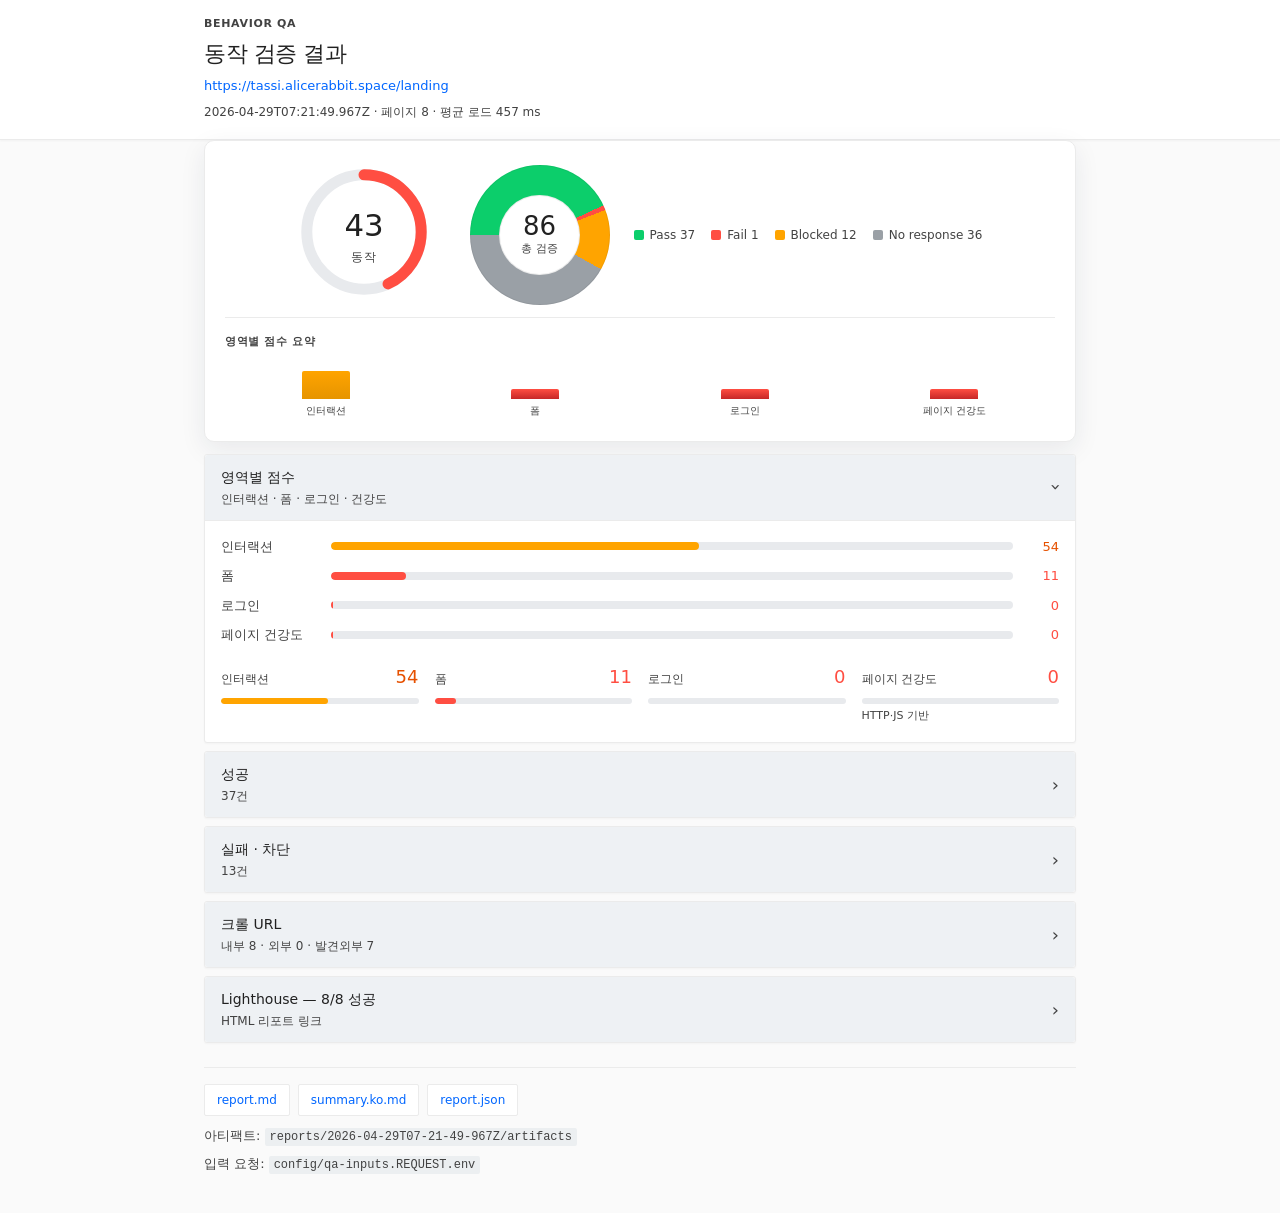
==== index.html @ 47923c88 "initial commit" ====
<!DOCTYPE html>
<html lang="ko">
<head>
  <meta charset="utf-8"/>
  <meta name="viewport" content="width=device-width, initial-scale=1"/>
  <title>QA — https://tassi.alicerabbit.space/landing</title>
  <style>
    :root {
      --lh-pass: #0cce6b;
      --lh-avg: #ffa400;
      --lh-fail: #ff4e42;
      --lh-link: #06f;
      --lh-text: #212121;
      --lh-text-2: #424242;
      --lh-divider: #ebebeb;
      --lh-bg: #fafafa;
      --lh-paper: #ffffff;
      --lh-table-h: #eef1f4;
      --radius: 3px;
      --font: system-ui, Roboto, "Helvetica Neue", Arial, "Noto Sans KR", "Malgun Gothic", sans-serif;
    }
    * { box-sizing: border-box; }
    body {
      margin: 0;
      font-family: var(--font);
      background: radial-gradient(1200px 500px at 10% -20%, #eef6ff, transparent 55%),
                  radial-gradient(1000px 440px at 100% -18%, #f5f0ff, transparent 48%),
                  var(--lh-bg);
      color: var(--lh-text);
      font-size: 14px;
      line-height: 1.5;
      -webkit-font-smoothing: antialiased;
    }
    .shell { max-width: 920px; margin: 0 auto; padding: 0 24px 40px; }
    .mast {
      background: var(--lh-paper);
      border-bottom: 1px solid var(--lh-divider);
      box-shadow: 0 1px 2px rgb(0 0 0 / 0.04);
    }
    .mast-inner { max-width: 920px; margin: 0 auto; padding: 16px 24px 18px; }
    .mast-label { font-size: 11px; font-weight: 600; letter-spacing: 0.06em; text-transform: uppercase; color: var(--lh-text-2); margin-bottom: 4px; }
    .mast h1 { margin: 0 0 6px; font-size: 22px; font-weight: 400; color: var(--lh-text); letter-spacing: -0.02em; }
    .mast-url { font-size: 13px; word-break: break-all; }
    .mast-url a { color: var(--lh-link); text-decoration: none; }
    .mast-url a:hover { text-decoration: underline; }
    .mast-meta { margin-top: 8px; font-size: 12px; color: var(--lh-text-2); }

    .panel {
      background: var(--lh-paper);
      border: 1px solid var(--lh-divider);
      border-radius: 10px;
      padding: 20px;
      margin-bottom: 12px;
      box-shadow: 0 8px 26px rgb(30 41 59 / 0.08);
    }
    .hero-panel { padding: 24px 20px; }
    .hero-grid {
      display: flex;
      flex-direction: column;
      gap: 0;
      align-items: stretch;
    }
    @media (max-width: 720px) {
      .donut-legend { justify-content: center; }
      .hero-top-row { justify-content: center; text-align: center; }
    }
    .hero-top-row {
      display: flex;
      flex-wrap: wrap;
      align-items: center;
      justify-content: center;
      gap: 28px 40px;
      padding-bottom: 8px;
    }
    .gauge-box { flex-shrink: 0; }
    .gauge-svg .gauge-num { font-size: 28px; font-weight: 500; fill: var(--lh-text); font-family: var(--font); }
    .gauge-svg .gauge-cap { font-size: 11px; fill: var(--lh-text-2); font-family: var(--font); text-transform: uppercase; letter-spacing: 0.08em; }

    .donut-side { display: flex; flex-direction: column; align-items: flex-start; gap: 12px; min-width: 0; }
    .donut-wrap {
      position: relative;
      width: 140px;
      height: 140px;
      flex-shrink: 0;
    }
    .donut {
      width: 100%;
      height: 100%;
      border-radius: 50%;
      background: conic-gradient(from -90deg, #0cce6b 0deg 154.88372093023256deg, #ff4e42 154.88372093023256deg 159.06976744186045deg, #ffa400 159.06976744186045deg 209.30232558139534deg, #9aa0a6 209.30232558139534deg 360deg);
      box-shadow: inset 0 0 0 1px rgb(0 0 0 / 0.06);
    }
    .donut-hole {
      position: absolute;
      inset: 22%;
      border-radius: 50%;
      background: var(--lh-paper);
      display: flex;
      flex-direction: column;
      align-items: center;
      justify-content: center;
      box-shadow: 0 0 0 1px var(--lh-divider);
    }
    .donut-total { font-size: 26px; font-weight: 500; line-height: 1; color: var(--lh-text); }
    .donut-sub { font-size: 11px; color: var(--lh-text-2); margin-top: 2px; }
    .donut-legend {
      display: flex;
      flex-wrap: wrap;
      gap: 10px 16px;
      font-size: 12px;
      color: var(--lh-text-2);
    }
    .lg { display: inline-flex; align-items: center; gap: 6px; }
    .lg i { width: 10px; height: 10px; border-radius: 2px; flex-shrink: 0; }

    .mini-spark {
      margin-top: 4px;
      padding-top: 16px;
      border-top: 1px solid var(--lh-divider);
    }
    .spark-title { font-size: 11px; font-weight: 600; text-transform: uppercase; letter-spacing: 0.06em; color: var(--lh-text-2); margin-bottom: 10px; }
    .spark-bars { display: flex; align-items: flex-end; gap: 8px; height: 56px; }
    .spark-col { flex: 1; min-width: 0; display: flex; flex-direction: column; align-items: center; gap: 6px; }
    .spark-bar {
      width: 100%;
      max-width: 48px;
      border-radius: 2px 2px 0 0;
      background: linear-gradient(180deg, var(--lh-pass), #09a256);
      min-height: 4px;
      transition: height 0.2s ease;
    }
    .spark-bar.avg { background: linear-gradient(180deg, var(--lh-avg), #e69400); }
    .spark-bar.bad { background: linear-gradient(180deg, var(--lh-fail), #c62828); }
    .spark-bar.na { background: #cfd8dc; min-height: 6px; }
    .spark-lab { font-size: 10px; color: var(--lh-text-2); text-align: center; line-height: 1.2; max-width: 100%; overflow: hidden; text-overflow: ellipsis; white-space: nowrap; }

    .bar-chart { display: flex; flex-direction: column; gap: 10px; }
    .bar-row { display: grid; grid-template-columns: 100px 1fr 36px; align-items: center; gap: 10px; font-size: 13px; }
    .bar-lab { color: var(--lh-text-2); }
    .bar-track { height: 8px; background: #e8eaed; border-radius: 4px; overflow: hidden; }
    .bar-fill { display: block; height: 100%; border-radius: 4px; min-width: 2px; }
    .bar-fill.good { background: var(--lh-pass); }
    .bar-fill.avg { background: var(--lh-avg); }
    .bar-fill.bad { background: var(--lh-fail); }
    .bar-fill.na { background: #b0bec5; }
    .bar-num { text-align: right; font-weight: 500; font-variant-numeric: tabular-nums; font-size: 13px; color: var(--lh-text); }
    .bar-num.good { color: var(--lh-pass); }
    .bar-num.avg { color: #e65100; }
    .bar-num.bad { color: var(--lh-fail); }
    .bar-num.na { color: var(--lh-text-2); }

    .alert {
      border: 1px solid #ffe082;
      background: #fffde7;
      color: #5d4037;
      border-radius: var(--radius);
      padding: 12px 16px;
      font-size: 13px;
      margin-bottom: 12px;
    }
    .alert code { font-size: 0.85em; background: rgb(255 249 196 / 0.9); padding: 2px 6px; border-radius: 2px; }

    details.fold {
      background: var(--lh-paper);
      border: 1px solid var(--lh-divider);
      border-radius: var(--radius);
      margin-bottom: 8px;
      box-shadow: 0 1px 2px rgb(0 0 0 / 0.03);
    }
    details.fold > summary {
      list-style: none;
      cursor: pointer;
      padding: 12px 16px;
      display: flex;
      align-items: center;
      justify-content: space-between;
      gap: 12px;
      font-weight: 500;
      font-size: 14px;
      background: var(--lh-table-h);
      color: var(--lh-text);
      border-radius: var(--radius) var(--radius) 0 0;
    }
    details.fold:not([open]) > summary { border-radius: var(--radius); }
    details.fold > summary::-webkit-details-marker { display: none; }
    details.fold > summary:hover { filter: brightness(0.98); }
    details.fold[open] > summary { border-bottom: 1px solid var(--lh-divider); }
    .sum-meta { font-size: 12px; font-weight: 400; color: var(--lh-text-2); margin-top: 2px; }
    .chev { color: var(--lh-text-2); font-size: 18px; line-height: 1; transition: transform 0.15s; }
    details.fold[open] .chev { transform: rotate(90deg); }
    .fold-body { padding: 16px; }

    .metric-grid { display: grid; grid-template-columns: repeat(auto-fill, minmax(180px, 1fr)); gap: 16px; }
    .metric { padding: 2px 0; }
    .metric-head { display: flex; justify-content: space-between; align-items: baseline; margin-bottom: 8px; }
    .metric-name { font-size: 12px; color: var(--lh-text-2); font-weight: 500; }
    .metric-num { font-size: 18px; font-weight: 500; font-variant-numeric: tabular-nums; }
    .metric-num.good { color: var(--lh-pass); }
    .metric-num.avg { color: #e65100; }
    .metric-num.bad { color: var(--lh-fail); }
    .metric-num.na { color: var(--lh-text-2); }
    .metric-track { height: 6px; background: #e8eaed; border-radius: 3px; overflow: hidden; }
    .metric-fill { display: block; height: 100%; border-radius: 3px; }
    .metric-fill.good { background: var(--lh-pass); }
    .metric-fill.avg { background: var(--lh-avg); }
    .metric-fill.bad { background: var(--lh-fail); }
    .metric-fill.na { background: #b0bec5; }
    .metric-sub { display: block; font-size: 11px; color: var(--lh-text-2); margin-top: 4px; }

    .hint { font-size: 13px; color: var(--lh-text-2); margin: 0; line-height: 1.45; }
    .scroll-x { overflow-x: auto; -webkit-overflow-scrolling: touch; margin-top: 4px; border-radius: 6px; border: 1px solid #e6ebf2; }
    .tbl { width: 100%; border-collapse: collapse; font-size: 13px; min-width: 1280px; table-layout: auto; }
    .tbl th, .tbl td { text-align: left; padding: 10px 12px; border-bottom: 1px solid var(--lh-divider); vertical-align: top; }
    .tbl th { color: var(--lh-text-2); font-weight: 500; font-size: 11px; text-transform: uppercase; letter-spacing: 0.04em; background: var(--lh-table-h); }
    .dim { color: var(--lh-text-2); }
    .td-wrap { white-space: nowrap; }
    .url-cell { white-space: nowrap; min-width: 360px; font-family: ui-monospace, monospace; }
    .pill { display: inline-block; padding: 2px 8px; border-radius: 2px; font-size: 11px; font-weight: 600; letter-spacing: 0.02em; }
    .PASS { background: #e8f5e9; color: #1b5e20; }
    .FAIL { background: #ffebee; color: #b71c1c; }
    .BLOCKED { background: #fff8e1; color: #e65100; }
    .NO_RESPONSE { background: #eceff1; color: #455a64; }
    .badge { font-size: 11px; padding: 2px 8px; border-radius: 2px; background: #fff3e0; color: #e65100; font-weight: 600; }
    .tag-soft { font-size: 10px; padding: 1px 6px; border-radius: 2px; background: #e3f2fd; color: #1565c0; font-weight: 600; }

    .ext-link { color: var(--lh-link); text-decoration: none; word-break: break-all; }
    .ext-link:hover { text-decoration: underline; }

    .foot {
      margin-top: 24px;
      padding-top: 16px;
      border-top: 1px solid var(--lh-divider);
      font-size: 13px;
      color: var(--lh-text-2);
    }
    .foot-links { display: flex; flex-wrap: wrap; gap: 8px; align-items: center; margin-bottom: 10px; }
    a.pill-link {
      display: inline-block;
      padding: 6px 12px;
      border-radius: 2px;
      border: 1px solid var(--lh-divider);
      background: var(--lh-paper);
      color: var(--lh-link);
      text-decoration: none;
      font-weight: 500;
      font-size: 12px;
    }
    a.pill-link:hover { background: var(--lh-bg); border-color: #90caf9; }
    a.pill-link.mini { padding: 2px 7px; font-size: 11px; margin-right: 4px; }
    code { font-size: 12px; background: #eceff1; padding: 2px 5px; border-radius: 2px; font-family: ui-monospace, monospace; }
  </style>
</head>
<body>
  <header class="mast">
    <div class="mast-inner">
      <div class="mast-label">Behavior QA</div>
      <h1>동작 검증 결과</h1>
      <div class="mast-url"><a href="https://tassi.alicerabbit.space/landing" target="_blank" rel="noopener noreferrer">https://tassi.alicerabbit.space/landing</a></div>
      <div class="mast-meta">2026-04-29T07:21:49.967Z · 페이지 8 · 평균 로드 457 ms</div>
    </div>
  </header>

  <div class="shell">
    

    <section class="panel hero-panel">
      <div class="hero-grid">
        <div class="hero-top-row">
          <div class="gauge-box" role="img" aria-label="동작 합격 비율 43">
    <svg class="gauge-svg" viewBox="0 0 120 120" width="132" height="132" aria-hidden="true">
      <circle cx="60" cy="60" r="52" fill="none" stroke="#e8eaed" stroke-width="10"/>
      <circle cx="60" cy="60" r="52" fill="none" stroke="#ff4e42" stroke-width="10" stroke-linecap="round"
        transform="rotate(-90 60 60)" stroke-dasharray="140.49202346853556 326.7256359733385"/>
      <text x="60" y="64" text-anchor="middle" class="gauge-num">43</text>
      <text x="60" y="86" text-anchor="middle" class="gauge-cap">동작</text>
    </svg>
  </div>
          <div class="donut-side" style="flex-direction:row;align-items:center;flex-wrap:wrap;gap:24px;">
            <div class="donut-wrap" aria-hidden="true">
              <div class="donut"></div>
              <div class="donut-hole">
                <span class="donut-total">86</span>
                <span class="donut-sub">총 검증</span>
              </div>
            </div>
            <div class="donut-legend">
              <span class="lg"><i style="background:#0cce6b"></i>Pass 37</span>
              <span class="lg"><i style="background:#ff4e42"></i>Fail 1</span>
              <span class="lg"><i style="background:#ffa400"></i>Blocked 12</span>
              <span class="lg"><i style="background:#9aa0a6"></i>No response 36</span>
            </div>
          </div>
        </div>
        <div class="mini-spark">
          <div class="spark-title">영역별 점수 요약</div>
          <div class="spark-bars">
            <div class="spark-col"><div class="spark-bar avg" style="height:28px"></div><span class="spark-lab" title="인터랙션">인터랙션</span></div><div class="spark-col"><div class="spark-bar bad" style="height:10px"></div><span class="spark-lab" title="폼">폼</span></div><div class="spark-col"><div class="spark-bar bad" style="height:10px"></div><span class="spark-lab" title="로그인">로그인</span></div><div class="spark-col"><div class="spark-bar bad" style="height:10px"></div><span class="spark-lab" title="페이지 건강도">페이지 건강도</span></div>
          </div>
        </div>
      </div>
    </section>

    <details class="fold" open>
      <summary>
        <span><span>영역별 점수</span><div class="sum-meta">인터랙션 · 폼 · 로그인 · 건강도</div></span>
        <span class="chev">›</span>
      </summary>
      <div class="fold-body">
        <div class="bar-chart">
    <div class="bar-row">
          <span class="bar-lab">인터랙션</span>
          <div class="bar-track" aria-hidden="true"><span class="bar-fill avg" style="width:54%"></span></div>
          <span class="bar-num avg">54</span>
        </div><div class="bar-row">
          <span class="bar-lab">폼</span>
          <div class="bar-track" aria-hidden="true"><span class="bar-fill bad" style="width:11%"></span></div>
          <span class="bar-num bad">11</span>
        </div><div class="bar-row">
          <span class="bar-lab">로그인</span>
          <div class="bar-track" aria-hidden="true"><span class="bar-fill bad" style="width:0%"></span></div>
          <span class="bar-num bad">0</span>
        </div><div class="bar-row">
          <span class="bar-lab">페이지 건강도</span>
          <div class="bar-track" aria-hidden="true"><span class="bar-fill bad" style="width:0%"></span></div>
          <span class="bar-num bad">0</span>
        </div>
  </div>
        <div style="height:16px"></div>
        <div class="metric-grid">
          <div class="metric">
    <div class="metric-head"><span class="metric-name">인터랙션</span><span class="metric-num avg">54</span></div>
    <div class="metric-track" aria-hidden="true"><span class="metric-fill avg" style="width:54%"></span></div>
    
  </div>
          <div class="metric">
    <div class="metric-head"><span class="metric-name">폼</span><span class="metric-num bad">11</span></div>
    <div class="metric-track" aria-hidden="true"><span class="metric-fill bad" style="width:11%"></span></div>
    
  </div>
          <div class="metric">
    <div class="metric-head"><span class="metric-name">로그인</span><span class="metric-num bad">0</span></div>
    <div class="metric-track" aria-hidden="true"><span class="metric-fill bad" style="width:0%"></span></div>
    
  </div>
          <div class="metric">
    <div class="metric-head"><span class="metric-name">페이지 건강도</span><span class="metric-num bad">0</span></div>
    <div class="metric-track" aria-hidden="true"><span class="metric-fill bad" style="width:0%"></span></div>
    <span class="metric-sub">HTTP·JS 기반</span>
  </div>
        </div>
      </div>
    </details>

    <details class="fold">
      <summary>
        <span><span>성공</span><div class="sum-meta">37건</div></span>
        <span class="chev">›</span>
      </summary>
      <div class="fold-body">
        <div class="scroll-x"><table class="tbl"><thead><tr><th>구분</th><th>동작</th><th>페이지</th><th>비고</th><th>증적</th></tr></thead><tbody>
          <tr><td>interaction</td><td class="td-wrap">버튼 「로그인」 클릭</td><td class="dim url-cell" title="https://tassi.alicerabbit.space/">/</td><td class="dim td-wrap">클릭 후 반응 확인 (오류·경고 스타일 UI, 본문·안내 문구 변화).</td><td class="td-wrap"><a class="pill-link mini" href="reports/2026-04-29T07-21-49-967Z/artifacts/int_0570a4dc_b0e4ce46_before-before.png" title="reports/2026-04-29T07-21-49-967Z/artifacts/int_0570a4dc_b0e4ce46_before-before.png">before</a> <a class="pill-link mini" href="reports/2026-04-29T07-21-49-967Z/artifacts/int_0570a4dc_f83636b7_pass-state-after.json" title="reports/2026-04-29T07-21-49-967Z/artifacts/int_0570a4dc_f83636b7_pass-state-after.json">state-after</a></td></tr><tr><td>interaction</td><td class="td-wrap">버튼 「카카오로 시작하기」 클릭</td><td class="dim url-cell" title="https://tassi.alicerabbit.space/">/</td><td class="dim td-wrap">클릭 후 반응 확인 (URL 변경, 제목 변경, 알림·라이브 영역, 본문·안내 문구 변화).</td><td class="td-wrap"><a class="pill-link mini" href="reports/2026-04-29T07-21-49-967Z/artifacts/int_0570a4dc_b0e4ce46_before-before.png" title="reports/2026-04-29T07-21-49-967Z/artifacts/int_0570a4dc_b0e4ce46_before-before.png">before</a> <a class="pill-link mini" href="reports/2026-04-29T07-21-49-967Z/artifacts/int_0570a4dc_30582531_pass-state-after.json" title="reports/2026-04-29T07-21-49-967Z/artifacts/int_0570a4dc_30582531_pass-state-after.json">state-after</a></td></tr><tr><td>interaction</td><td class="td-wrap">링크 「회원가입 하기」 클릭</td><td class="dim url-cell" title="https://tassi.alicerabbit.space/">/</td><td class="dim td-wrap">이동 후 URL(경로·쿼리)가 링크 기대와 일치함.</td><td class="td-wrap"><a class="pill-link mini" href="reports/2026-04-29T07-21-49-967Z/artifacts/int_0570a4dc_b0e4ce46_before-before.png" title="reports/2026-04-29T07-21-49-967Z/artifacts/int_0570a4dc_b0e4ce46_before-before.png">before</a> <a class="pill-link mini" href="reports/2026-04-29T07-21-49-967Z/artifacts/int_0570a4dc_7dd95304_pass-state-after.json" title="reports/2026-04-29T07-21-49-967Z/artifacts/int_0570a4dc_7dd95304_pass-state-after.json">state-after</a></td></tr><tr><td>interaction</td><td class="td-wrap">버튼 「이용요금」 클릭</td><td class="dim url-cell" title="https://tassi.alicerabbit.space/landing">/landing</td><td class="dim td-wrap">[HTTP 403 응답이지만 페이지 렌더링/클릭 가능] 클릭 후 반응 확인 (URL 변경, 본문·안내 문구 변화).</td><td class="td-wrap"><a class="pill-link mini" href="reports/2026-04-29T07-21-49-967Z/artifacts/int_4db4b63c_0b8f751d_before-before.png" title="reports/2026-04-29T07-21-49-967Z/artifacts/int_4db4b63c_0b8f751d_before-before.png">before</a> <a class="pill-link mini" href="reports/2026-04-29T07-21-49-967Z/artifacts/int_4db4b63c_0b8f751d_before-before-scrolled.png" title="reports/2026-04-29T07-21-49-967Z/artifacts/int_4db4b63c_0b8f751d_before-before-scrolled.png">before-scrolled</a> <a class="pill-link mini" href="reports/2026-04-29T07-21-49-967Z/artifacts/int_4db4b63c_6b51d00b_pass-state-after.json" title="reports/2026-04-29T07-21-49-967Z/artifacts/int_4db4b63c_6b51d00b_pass-state-after.json">state-after</a></td></tr><tr><td>interaction</td><td class="td-wrap">버튼 「무료 견적신청」 클릭</td><td class="dim url-cell" title="https://tassi.alicerabbit.space/landing">/landing</td><td class="dim td-wrap">[HTTP 403 응답이지만 페이지 렌더링/클릭 가능] 클릭 후 반응 확인 (URL 변경, 본문·안내 문구 변화).</td><td class="td-wrap"><a class="pill-link mini" href="reports/2026-04-29T07-21-49-967Z/artifacts/int_4db4b63c_0b8f751d_before-before.png" title="reports/2026-04-29T07-21-49-967Z/artifacts/int_4db4b63c_0b8f751d_before-before.png">before</a> <a class="pill-link mini" href="reports/2026-04-29T07-21-49-967Z/artifacts/int_4db4b63c_0b8f751d_before-before-scrolled.png" title="reports/2026-04-29T07-21-49-967Z/artifacts/int_4db4b63c_0b8f751d_before-before-scrolled.png">before-scrolled</a> <a class="pill-link mini" href="reports/2026-04-29T07-21-49-967Z/artifacts/int_4db4b63c_82019380_pass-state-after.json" title="reports/2026-04-29T07-21-49-967Z/artifacts/int_4db4b63c_82019380_pass-state-after.json">state-after</a></td></tr><tr><td>interaction</td><td class="td-wrap">링크 「무료 견적 알아보기」 클릭 (2/4 동일 라벨)</td><td class="dim url-cell" title="https://tassi.alicerabbit.space/landing">/landing</td><td class="dim td-wrap">[HTTP 403 응답이지만 페이지 렌더링/클릭 가능] 이동 후 URL(경로·쿼리)가 링크 기대와 일치함.</td><td class="td-wrap"><a class="pill-link mini" href="reports/2026-04-29T07-21-49-967Z/artifacts/int_4db4b63c_0b8f751d_before-before.png" title="reports/2026-04-29T07-21-49-967Z/artifacts/int_4db4b63c_0b8f751d_before-before.png">before</a> <a class="pill-link mini" href="reports/2026-04-29T07-21-49-967Z/artifacts/int_4db4b63c_0b8f751d_before-before-scrolled.png" title="reports/2026-04-29T07-21-49-967Z/artifacts/int_4db4b63c_0b8f751d_before-before-scrolled.png">before-scrolled</a> <a class="pill-link mini" href="reports/2026-04-29T07-21-49-967Z/artifacts/int_4db4b63c_d9002787_pass-state-after.json" title="reports/2026-04-29T07-21-49-967Z/artifacts/int_4db4b63c_d9002787_pass-state-after.json">state-after</a></td></tr><tr><td>interaction</td><td class="td-wrap">링크 「무료 견적 알아보기」 클릭 (4/4 동일 라벨)</td><td class="dim url-cell" title="https://tassi.alicerabbit.space/landing">/landing</td><td class="dim td-wrap">[HTTP 403 응답이지만 페이지 렌더링/클릭 가능] 이동 후 URL(경로·쿼리)가 링크 기대와 일치함.</td><td class="td-wrap"><a class="pill-link mini" href="reports/2026-04-29T07-21-49-967Z/artifacts/int_4db4b63c_0b8f751d_before-before.png" title="reports/2026-04-29T07-21-49-967Z/artifacts/int_4db4b63c_0b8f751d_before-before.png">before</a> <a class="pill-link mini" href="reports/2026-04-29T07-21-49-967Z/artifacts/int_4db4b63c_0b8f751d_before-before-scrolled.png" title="reports/2026-04-29T07-21-49-967Z/artifacts/int_4db4b63c_0b8f751d_before-before-scrolled.png">before-scrolled</a> <a class="pill-link mini" href="reports/2026-04-29T07-21-49-967Z/artifacts/int_4db4b63c_d7cb8934_pass-state-after.json" title="reports/2026-04-29T07-21-49-967Z/artifacts/int_4db4b63c_d7cb8934_pass-state-after.json">state-after</a></td></tr><tr><td>interaction</td><td class="td-wrap">링크 「지금 신청하기」 클릭 (3/3 동일 라벨)</td><td class="dim url-cell" title="https://tassi.alicerabbit.space/landing">/landing</td><td class="dim td-wrap">[HTTP 403 응답이지만 페이지 렌더링/클릭 가능] 외부 링크가 새 탭에서 열림: <a class="ext-link" href="https://pf.kakao.com/_PRFAG" target="_blank" rel="noopener noreferrer">https://pf.kakao.com/_PRFAG</a></td><td class="td-wrap"><a class="pill-link mini" href="reports/2026-04-29T07-21-49-967Z/artifacts/int_4db4b63c_0b8f751d_before-before.png" title="reports/2026-04-29T07-21-49-967Z/artifacts/int_4db4b63c_0b8f751d_before-before.png">before</a> <a class="pill-link mini" href="reports/2026-04-29T07-21-49-967Z/artifacts/int_4db4b63c_0b8f751d_before-before-scrolled.png" title="reports/2026-04-29T07-21-49-967Z/artifacts/int_4db4b63c_0b8f751d_before-before-scrolled.png">before-scrolled</a> <a class="pill-link mini" href="reports/2026-04-29T07-21-49-967Z/artifacts/int_4db4b63c_268af2d2_pass-state-after.json" title="reports/2026-04-29T07-21-49-967Z/artifacts/int_4db4b63c_268af2d2_pass-state-after.json">state-after</a></td></tr><tr><td>interaction</td><td class="td-wrap">링크 「이용약관」 클릭</td><td class="dim url-cell" title="https://tassi.alicerabbit.space/landing">/landing</td><td class="dim td-wrap">[HTTP 403 응답이지만 페이지 렌더링/클릭 가능] 이동 후 URL(경로·쿼리)가 링크 기대와 일치함.</td><td class="td-wrap"><a class="pill-link mini" href="reports/2026-04-29T07-21-49-967Z/artifacts/int_4db4b63c_0b8f751d_before-before.png" title="reports/2026-04-29T07-21-49-967Z/artifacts/int_4db4b63c_0b8f751d_before-before.png">before</a> <a class="pill-link mini" href="reports/2026-04-29T07-21-49-967Z/artifacts/int_4db4b63c_0b8f751d_before-before-scrolled.png" title="reports/2026-04-29T07-21-49-967Z/artifacts/int_4db4b63c_0b8f751d_before-before-scrolled.png">before-scrolled</a> <a class="pill-link mini" href="reports/2026-04-29T07-21-49-967Z/artifacts/int_4db4b63c_dd76a7d3_pass-state-after.json" title="reports/2026-04-29T07-21-49-967Z/artifacts/int_4db4b63c_dd76a7d3_pass-state-after.json">state-after</a></td></tr><tr><td>interaction</td><td class="td-wrap">링크 「개인정보 처리방침」 클릭</td><td class="dim url-cell" title="https://tassi.alicerabbit.space/landing">/landing</td><td class="dim td-wrap">[HTTP 403 응답이지만 페이지 렌더링/클릭 가능] 이동 후 URL(경로·쿼리)가 링크 기대와 일치함.</td><td class="td-wrap"><a class="pill-link mini" href="reports/2026-04-29T07-21-49-967Z/artifacts/int_4db4b63c_0b8f751d_before-before.png" title="reports/2026-04-29T07-21-49-967Z/artifacts/int_4db4b63c_0b8f751d_before-before.png">before</a> <a class="pill-link mini" href="reports/2026-04-29T07-21-49-967Z/artifacts/int_4db4b63c_0b8f751d_before-before-scrolled.png" title="reports/2026-04-29T07-21-49-967Z/artifacts/int_4db4b63c_0b8f751d_before-before-scrolled.png">before-scrolled</a> <a class="pill-link mini" href="reports/2026-04-29T07-21-49-967Z/artifacts/int_4db4b63c_bca94518_pass-state-after.json" title="reports/2026-04-29T07-21-49-967Z/artifacts/int_4db4b63c_bca94518_pass-state-after.json">state-after</a></td></tr><tr><td>interaction</td><td class="td-wrap">버튼 「서비스소개」 클릭</td><td class="dim url-cell" title="https://tassi.alicerabbit.space/landing/estimate">/landing/estimate</td><td class="dim td-wrap">[HTTP 403 응답이지만 페이지 렌더링/클릭 가능] 클릭 후 반응 확인 (URL 변경, 본문·안내 문구 변화).</td><td class="td-wrap"><a class="pill-link mini" href="reports/2026-04-29T07-21-49-967Z/artifacts/int_d1fc1eb2_0512c776_before-before.png" title="reports/2026-04-29T07-21-49-967Z/artifacts/int_d1fc1eb2_0512c776_before-before.png">before</a> <a class="pill-link mini" href="reports/2026-04-29T07-21-49-967Z/artifacts/int_d1fc1eb2_0512c776_before-before-scrolled.png" title="reports/2026-04-29T07-21-49-967Z/artifacts/int_d1fc1eb2_0512c776_before-before-scrolled.png">before-scrolled</a> <a class="pill-link mini" href="reports/2026-04-29T07-21-49-967Z/artifacts/int_d1fc1eb2_0512c776_pass-state-after.json" title="reports/2026-04-29T07-21-49-967Z/artifacts/int_d1fc1eb2_0512c776_pass-state-after.json">state-after</a></td></tr><tr><td>interaction</td><td class="td-wrap">버튼 「이용요금」 클릭</td><td class="dim url-cell" title="https://tassi.alicerabbit.space/landing/estimate">/landing/estimate</td><td class="dim td-wrap">[HTTP 403 응답이지만 페이지 렌더링/클릭 가능] 클릭 후 반응 확인 (URL 변경, 본문·안내 문구 변화).</td><td class="td-wrap"><a class="pill-link mini" href="reports/2026-04-29T07-21-49-967Z/artifacts/int_d1fc1eb2_0512c776_before-before.png" title="reports/2026-04-29T07-21-49-967Z/artifacts/int_d1fc1eb2_0512c776_before-before.png">before</a> <a class="pill-link mini" href="reports/2026-04-29T07-21-49-967Z/artifacts/int_d1fc1eb2_0512c776_before-before-scrolled.png" title="reports/2026-04-29T07-21-49-967Z/artifacts/int_d1fc1eb2_0512c776_before-before-scrolled.png">before-scrolled</a> <a class="pill-link mini" href="reports/2026-04-29T07-21-49-967Z/artifacts/int_d1fc1eb2_af86de3f_pass-state-after.json" title="reports/2026-04-29T07-21-49-967Z/artifacts/int_d1fc1eb2_af86de3f_pass-state-after.json">state-after</a></td></tr><tr><td>interaction</td><td class="td-wrap">버튼 「서비스소개」 클릭</td><td class="dim url-cell" title="https://tassi.alicerabbit.space/landing/terms-of-service">/landing/terms-of-service</td><td class="dim td-wrap">[HTTP 403 응답이지만 페이지 렌더링/클릭 가능] 클릭 후 반응 확인 (URL 변경, 본문·안내 문구 변화).</td><td class="td-wrap"><a class="pill-link mini" href="reports/2026-04-29T07-21-49-967Z/artifacts/int_c8a285a5_e2c49ba7_before-before.png" title="reports/2026-04-29T07-21-49-967Z/artifacts/int_c8a285a5_e2c49ba7_before-before.png">before</a> <a class="pill-link mini" href="reports/2026-04-29T07-21-49-967Z/artifacts/int_c8a285a5_e2c49ba7_before-before-scrolled.png" title="reports/2026-04-29T07-21-49-967Z/artifacts/int_c8a285a5_e2c49ba7_before-before-scrolled.png">before-scrolled</a> <a class="pill-link mini" href="reports/2026-04-29T07-21-49-967Z/artifacts/int_c8a285a5_e2c49ba7_pass-state-after.json" title="reports/2026-04-29T07-21-49-967Z/artifacts/int_c8a285a5_e2c49ba7_pass-state-after.json">state-after</a></td></tr><tr><td>interaction</td><td class="td-wrap">버튼 「이용요금」 클릭</td><td class="dim url-cell" title="https://tassi.alicerabbit.space/landing/terms-of-service">/landing/terms-of-service</td><td class="dim td-wrap">[HTTP 403 응답이지만 페이지 렌더링/클릭 가능] 클릭 후 반응 확인 (URL 변경, 본문·안내 문구 변화).</td><td class="td-wrap"><a class="pill-link mini" href="reports/2026-04-29T07-21-49-967Z/artifacts/int_c8a285a5_e2c49ba7_before-before.png" title="reports/2026-04-29T07-21-49-967Z/artifacts/int_c8a285a5_e2c49ba7_before-before.png">before</a> <a class="pill-link mini" href="reports/2026-04-29T07-21-49-967Z/artifacts/int_c8a285a5_e2c49ba7_before-before-scrolled.png" title="reports/2026-04-29T07-21-49-967Z/artifacts/int_c8a285a5_e2c49ba7_before-before-scrolled.png">before-scrolled</a> <a class="pill-link mini" href="reports/2026-04-29T07-21-49-967Z/artifacts/int_c8a285a5_1f5bc139_pass-state-after.json" title="reports/2026-04-29T07-21-49-967Z/artifacts/int_c8a285a5_1f5bc139_pass-state-after.json">state-after</a></td></tr><tr><td>interaction</td><td class="td-wrap">버튼 「무료 견적신청」 클릭</td><td class="dim url-cell" title="https://tassi.alicerabbit.space/landing/terms-of-service">/landing/terms-of-service</td><td class="dim td-wrap">[HTTP 403 응답이지만 페이지 렌더링/클릭 가능] 클릭 후 반응 확인 (URL 변경, 본문·안내 문구 변화).</td><td class="td-wrap"><a class="pill-link mini" href="reports/2026-04-29T07-21-49-967Z/artifacts/int_c8a285a5_e2c49ba7_before-before.png" title="reports/2026-04-29T07-21-49-967Z/artifacts/int_c8a285a5_e2c49ba7_before-before.png">before</a> <a class="pill-link mini" href="reports/2026-04-29T07-21-49-967Z/artifacts/int_c8a285a5_e2c49ba7_before-before-scrolled.png" title="reports/2026-04-29T07-21-49-967Z/artifacts/int_c8a285a5_e2c49ba7_before-before-scrolled.png">before-scrolled</a> <a class="pill-link mini" href="reports/2026-04-29T07-21-49-967Z/artifacts/int_c8a285a5_ca03f35b_pass-state-after.json" title="reports/2026-04-29T07-21-49-967Z/artifacts/int_c8a285a5_ca03f35b_pass-state-after.json">state-after</a></td></tr><tr><td>interaction</td><td class="td-wrap">버튼 「서비스소개」 클릭</td><td class="dim url-cell" title="https://tassi.alicerabbit.space/landing/privacy-policy">/landing/privacy-policy</td><td class="dim td-wrap">[HTTP 403 응답이지만 페이지 렌더링/클릭 가능] 클릭 후 반응 확인 (URL 변경, 본문·안내 문구 변화).</td><td class="td-wrap"><a class="pill-link mini" href="reports/2026-04-29T07-21-49-967Z/artifacts/int_7c4bd681_afd4255b_before-before.png" title="reports/2026-04-29T07-21-49-967Z/artifacts/int_7c4bd681_afd4255b_before-before.png">before</a> <a class="pill-link mini" href="reports/2026-04-29T07-21-49-967Z/artifacts/int_7c4bd681_afd4255b_before-before-scrolled.png" title="reports/2026-04-29T07-21-49-967Z/artifacts/int_7c4bd681_afd4255b_before-before-scrolled.png">before-scrolled</a> <a class="pill-link mini" href="reports/2026-04-29T07-21-49-967Z/artifacts/int_7c4bd681_afd4255b_pass-state-after.json" title="reports/2026-04-29T07-21-49-967Z/artifacts/int_7c4bd681_afd4255b_pass-state-after.json">state-after</a></td></tr><tr><td>interaction</td><td class="td-wrap">버튼 「이용요금」 클릭</td><td class="dim url-cell" title="https://tassi.alicerabbit.space/landing/privacy-policy">/landing/privacy-policy</td><td class="dim td-wrap">[HTTP 403 응답이지만 페이지 렌더링/클릭 가능] 클릭 후 반응 확인 (URL 변경, 본문·안내 문구 변화).</td><td class="td-wrap"><a class="pill-link mini" href="reports/2026-04-29T07-21-49-967Z/artifacts/int_7c4bd681_afd4255b_before-before.png" title="reports/2026-04-29T07-21-49-967Z/artifacts/int_7c4bd681_afd4255b_before-before.png">before</a> <a class="pill-link mini" href="reports/2026-04-29T07-21-49-967Z/artifacts/int_7c4bd681_afd4255b_before-before-scrolled.png" title="reports/2026-04-29T07-21-49-967Z/artifacts/int_7c4bd681_afd4255b_before-before-scrolled.png">before-scrolled</a> <a class="pill-link mini" href="reports/2026-04-29T07-21-49-967Z/artifacts/int_7c4bd681_dbed4889_pass-state-after.json" title="reports/2026-04-29T07-21-49-967Z/artifacts/int_7c4bd681_dbed4889_pass-state-after.json">state-after</a></td></tr><tr><td>interaction</td><td class="td-wrap">버튼 「무료 견적신청」 클릭</td><td class="dim url-cell" title="https://tassi.alicerabbit.space/landing/privacy-policy">/landing/privacy-policy</td><td class="dim td-wrap">[HTTP 403 응답이지만 페이지 렌더링/클릭 가능] 클릭 후 반응 확인 (URL 변경, 본문·안내 문구 변화).</td><td class="td-wrap"><a class="pill-link mini" href="reports/2026-04-29T07-21-49-967Z/artifacts/int_7c4bd681_afd4255b_before-before.png" title="reports/2026-04-29T07-21-49-967Z/artifacts/int_7c4bd681_afd4255b_before-before.png">before</a> <a class="pill-link mini" href="reports/2026-04-29T07-21-49-967Z/artifacts/int_7c4bd681_afd4255b_before-before-scrolled.png" title="reports/2026-04-29T07-21-49-967Z/artifacts/int_7c4bd681_afd4255b_before-before-scrolled.png">before-scrolled</a> <a class="pill-link mini" href="reports/2026-04-29T07-21-49-967Z/artifacts/int_7c4bd681_5060f548_pass-state-after.json" title="reports/2026-04-29T07-21-49-967Z/artifacts/int_7c4bd681_5060f548_pass-state-after.json">state-after</a></td></tr><tr><td>interaction</td><td class="td-wrap">링크 「privacy.kisa.or.kr」 클릭</td><td class="dim url-cell" title="https://tassi.alicerabbit.space/landing/privacy-policy">/landing/privacy-policy</td><td class="dim td-wrap">[HTTP 403 응답이지만 페이지 렌더링/클릭 가능] 외부 링크가 새 탭에서 열림: <a class="ext-link" href="https://privacy.kisa.or.kr/main.do" target="_blank" rel="noopener noreferrer">https://privacy.kisa.or.kr/main.do</a></td><td class="td-wrap"><a class="pill-link mini" href="reports/2026-04-29T07-21-49-967Z/artifacts/int_7c4bd681_afd4255b_before-before.png" title="reports/2026-04-29T07-21-49-967Z/artifacts/int_7c4bd681_afd4255b_before-before.png">before</a> <a class="pill-link mini" href="reports/2026-04-29T07-21-49-967Z/artifacts/int_7c4bd681_afd4255b_before-before-scrolled.png" title="reports/2026-04-29T07-21-49-967Z/artifacts/int_7c4bd681_afd4255b_before-before-scrolled.png">before-scrolled</a> <a class="pill-link mini" href="reports/2026-04-29T07-21-49-967Z/artifacts/int_7c4bd681_1e4fda29_pass-state-after.json" title="reports/2026-04-29T07-21-49-967Z/artifacts/int_7c4bd681_1e4fda29_pass-state-after.json">state-after</a></td></tr><tr><td>interaction</td><td class="td-wrap">링크 「www.kopico.go.kr」 클릭</td><td class="dim url-cell" title="https://tassi.alicerabbit.space/landing/privacy-policy">/landing/privacy-policy</td><td class="dim td-wrap">[HTTP 403 응답이지만 페이지 렌더링/클릭 가능] 외부 링크가 새 탭에서 열림: <a class="ext-link" href="https://www.kopico.go.kr/main/main.do" target="_blank" rel="noopener noreferrer">https://www.kopico.go.kr/main/main.do</a></td><td class="td-wrap"><a class="pill-link mini" href="reports/2026-04-29T07-21-49-967Z/artifacts/int_7c4bd681_afd4255b_before-before.png" title="reports/2026-04-29T07-21-49-967Z/artifacts/int_7c4bd681_afd4255b_before-before.png">before</a> <a class="pill-link mini" href="reports/2026-04-29T07-21-49-967Z/artifacts/int_7c4bd681_afd4255b_before-before-scrolled.png" title="reports/2026-04-29T07-21-49-967Z/artifacts/int_7c4bd681_afd4255b_before-before-scrolled.png">before-scrolled</a> <a class="pill-link mini" href="reports/2026-04-29T07-21-49-967Z/artifacts/int_7c4bd681_bc162c8c_pass-state-after.json" title="reports/2026-04-29T07-21-49-967Z/artifacts/int_7c4bd681_bc162c8c_pass-state-after.json">state-after</a></td></tr><tr><td>interaction</td><td class="td-wrap">링크 「www.simpan.go.kr」 클릭</td><td class="dim url-cell" title="https://tassi.alicerabbit.space/landing/privacy-policy">/landing/privacy-policy</td><td class="dim td-wrap">[HTTP 403 응답이지만 페이지 렌더링/클릭 가능] 외부 링크가 새 탭에서 열림: chrome-error://chromewebdata/</td><td class="td-wrap"><a class="pill-link mini" href="reports/2026-04-29T07-21-49-967Z/artifacts/int_7c4bd681_afd4255b_before-before.png" title="reports/2026-04-29T07-21-49-967Z/artifacts/int_7c4bd681_afd4255b_before-before.png">before</a> <a class="pill-link mini" href="reports/2026-04-29T07-21-49-967Z/artifacts/int_7c4bd681_afd4255b_before-before-scrolled.png" title="reports/2026-04-29T07-21-49-967Z/artifacts/int_7c4bd681_afd4255b_before-before-scrolled.png">before-scrolled</a> <a class="pill-link mini" href="reports/2026-04-29T07-21-49-967Z/artifacts/int_7c4bd681_6b3cd23f_pass-state-after.json" title="reports/2026-04-29T07-21-49-967Z/artifacts/int_7c4bd681_6b3cd23f_pass-state-after.json">state-after</a></td></tr><tr><td>interaction</td><td class="td-wrap">링크 「www.spo.go.kr」 클릭</td><td class="dim url-cell" title="https://tassi.alicerabbit.space/landing/privacy-policy">/landing/privacy-policy</td><td class="dim td-wrap">[HTTP 403 응답이지만 페이지 렌더링/클릭 가능] 외부 링크가 새 탭에서 열림: chrome-error://chromewebdata/</td><td class="td-wrap"><a class="pill-link mini" href="reports/2026-04-29T07-21-49-967Z/artifacts/int_7c4bd681_afd4255b_before-before.png" title="reports/2026-04-29T07-21-49-967Z/artifacts/int_7c4bd681_afd4255b_before-before.png">before</a> <a class="pill-link mini" href="reports/2026-04-29T07-21-49-967Z/artifacts/int_7c4bd681_afd4255b_before-before-scrolled.png" title="reports/2026-04-29T07-21-49-967Z/artifacts/int_7c4bd681_afd4255b_before-before-scrolled.png">before-scrolled</a> <a class="pill-link mini" href="reports/2026-04-29T07-21-49-967Z/artifacts/int_7c4bd681_f5645299_pass-state-after.json" title="reports/2026-04-29T07-21-49-967Z/artifacts/int_7c4bd681_f5645299_pass-state-after.json">state-after</a></td></tr><tr><td>interaction</td><td class="td-wrap">링크 「ecrm.cyber.go.kr」 클릭</td><td class="dim url-cell" title="https://tassi.alicerabbit.space/landing/privacy-policy">/landing/privacy-policy</td><td class="dim td-wrap">[HTTP 403 응답이지만 페이지 렌더링/클릭 가능] 외부 링크가 새 탭에서 열림: <a class="ext-link" href="https://ecrm.police.go.kr/minwon/main" target="_blank" rel="noopener noreferrer">https://ecrm.police.go.kr/minwon/main</a></td><td class="td-wrap"><a class="pill-link mini" href="reports/2026-04-29T07-21-49-967Z/artifacts/int_7c4bd681_afd4255b_before-before.png" title="reports/2026-04-29T07-21-49-967Z/artifacts/int_7c4bd681_afd4255b_before-before.png">before</a> <a class="pill-link mini" href="reports/2026-04-29T07-21-49-967Z/artifacts/int_7c4bd681_afd4255b_before-before-scrolled.png" title="reports/2026-04-29T07-21-49-967Z/artifacts/int_7c4bd681_afd4255b_before-before-scrolled.png">before-scrolled</a> <a class="pill-link mini" href="reports/2026-04-29T07-21-49-967Z/artifacts/int_7c4bd681_5f854fae_pass-state-after.json" title="reports/2026-04-29T07-21-49-967Z/artifacts/int_7c4bd681_5f854fae_pass-state-after.json">state-after</a></td></tr><tr><td>interaction</td><td class="td-wrap">버튼 「서비스소개」 클릭</td><td class="dim url-cell" title="https://tassi.alicerabbit.space/landing/pricing">/landing/pricing</td><td class="dim td-wrap">[HTTP 403 응답이지만 페이지 렌더링/클릭 가능] 클릭 후 반응 확인 (URL 변경, 본문·안내 문구 변화).</td><td class="td-wrap"><a class="pill-link mini" href="reports/2026-04-29T07-21-49-967Z/artifacts/int_cfcb32c3_ac8b990c_before-before.png" title="reports/2026-04-29T07-21-49-967Z/artifacts/int_cfcb32c3_ac8b990c_before-before.png">before</a> <a class="pill-link mini" href="reports/2026-04-29T07-21-49-967Z/artifacts/int_cfcb32c3_ac8b990c_before-before-scrolled.png" title="reports/2026-04-29T07-21-49-967Z/artifacts/int_cfcb32c3_ac8b990c_before-before-scrolled.png">before-scrolled</a> <a class="pill-link mini" href="reports/2026-04-29T07-21-49-967Z/artifacts/int_cfcb32c3_ac8b990c_pass-state-after.json" title="reports/2026-04-29T07-21-49-967Z/artifacts/int_cfcb32c3_ac8b990c_pass-state-after.json">state-after</a></td></tr><tr><td>interaction</td><td class="td-wrap">버튼 「무료 견적신청」 클릭</td><td class="dim url-cell" title="https://tassi.alicerabbit.space/landing/pricing">/landing/pricing</td><td class="dim td-wrap">[HTTP 403 응답이지만 페이지 렌더링/클릭 가능] 클릭 후 반응 확인 (URL 변경, 본문·안내 문구 변화).</td><td class="td-wrap"><a class="pill-link mini" href="reports/2026-04-29T07-21-49-967Z/artifacts/int_cfcb32c3_ac8b990c_before-before.png" title="reports/2026-04-29T07-21-49-967Z/artifacts/int_cfcb32c3_ac8b990c_before-before.png">before</a> <a class="pill-link mini" href="reports/2026-04-29T07-21-49-967Z/artifacts/int_cfcb32c3_ac8b990c_before-before-scrolled.png" title="reports/2026-04-29T07-21-49-967Z/artifacts/int_cfcb32c3_ac8b990c_before-before-scrolled.png">before-scrolled</a> <a class="pill-link mini" href="reports/2026-04-29T07-21-49-967Z/artifacts/int_cfcb32c3_009e2afb_pass-state-after.json" title="reports/2026-04-29T07-21-49-967Z/artifacts/int_cfcb32c3_009e2afb_pass-state-after.json">state-after</a></td></tr><tr><td>interaction</td><td class="td-wrap">링크 「문의하기」 클릭 (2/2 동일 라벨)</td><td class="dim url-cell" title="https://tassi.alicerabbit.space/landing/pricing">/landing/pricing</td><td class="dim td-wrap">[HTTP 403 응답이지만 페이지 렌더링/클릭 가능] 외부 링크가 새 탭에서 열림: <a class="ext-link" href="https://pf.kakao.com/_PRFAG" target="_blank" rel="noopener noreferrer">https://pf.kakao.com/_PRFAG</a></td><td class="td-wrap"><a class="pill-link mini" href="reports/2026-04-29T07-21-49-967Z/artifacts/int_cfcb32c3_ac8b990c_before-before.png" title="reports/2026-04-29T07-21-49-967Z/artifacts/int_cfcb32c3_ac8b990c_before-before.png">before</a> <a class="pill-link mini" href="reports/2026-04-29T07-21-49-967Z/artifacts/int_cfcb32c3_ac8b990c_before-before-scrolled.png" title="reports/2026-04-29T07-21-49-967Z/artifacts/int_cfcb32c3_ac8b990c_before-before-scrolled.png">before-scrolled</a> <a class="pill-link mini" href="reports/2026-04-29T07-21-49-967Z/artifacts/int_cfcb32c3_5465b332_pass-state-after.json" title="reports/2026-04-29T07-21-49-967Z/artifacts/int_cfcb32c3_5465b332_pass-state-after.json">state-after</a></td></tr><tr><td>interaction</td><td class="td-wrap">링크 「무료 견적 받아보기」 클릭 (2/2 동일 라벨)</td><td class="dim url-cell" title="https://tassi.alicerabbit.space/landing/pricing">/landing/pricing</td><td class="dim td-wrap">[HTTP 403 응답이지만 페이지 렌더링/클릭 가능] 이동 후 URL(경로·쿼리)가 링크 기대와 일치함.</td><td class="td-wrap"><a class="pill-link mini" href="reports/2026-04-29T07-21-49-967Z/artifacts/int_cfcb32c3_ac8b990c_before-before.png" title="reports/2026-04-29T07-21-49-967Z/artifacts/int_cfcb32c3_ac8b990c_before-before.png">before</a> <a class="pill-link mini" href="reports/2026-04-29T07-21-49-967Z/artifacts/int_cfcb32c3_ac8b990c_before-before-scrolled.png" title="reports/2026-04-29T07-21-49-967Z/artifacts/int_cfcb32c3_ac8b990c_before-before-scrolled.png">before-scrolled</a> <a class="pill-link mini" href="reports/2026-04-29T07-21-49-967Z/artifacts/int_cfcb32c3_8673f457_pass-state-after.json" title="reports/2026-04-29T07-21-49-967Z/artifacts/int_cfcb32c3_8673f457_pass-state-after.json">state-after</a></td></tr><tr><td>interaction</td><td class="td-wrap">링크 「지금 신청하기」 클릭 (2/2 동일 라벨)</td><td class="dim url-cell" title="https://tassi.alicerabbit.space/landing/pricing">/landing/pricing</td><td class="dim td-wrap">[HTTP 403 응답이지만 페이지 렌더링/클릭 가능] 외부 링크가 새 탭에서 열림: <a class="ext-link" href="https://pf.kakao.com/_PRFAG" target="_blank" rel="noopener noreferrer">https://pf.kakao.com/_PRFAG</a></td><td class="td-wrap"><a class="pill-link mini" href="reports/2026-04-29T07-21-49-967Z/artifacts/int_cfcb32c3_ac8b990c_before-before.png" title="reports/2026-04-29T07-21-49-967Z/artifacts/int_cfcb32c3_ac8b990c_before-before.png">before</a> <a class="pill-link mini" href="reports/2026-04-29T07-21-49-967Z/artifacts/int_cfcb32c3_ac8b990c_before-before-scrolled.png" title="reports/2026-04-29T07-21-49-967Z/artifacts/int_cfcb32c3_ac8b990c_before-before-scrolled.png">before-scrolled</a> <a class="pill-link mini" href="reports/2026-04-29T07-21-49-967Z/artifacts/int_cfcb32c3_9114f0b9_pass-state-after.json" title="reports/2026-04-29T07-21-49-967Z/artifacts/int_cfcb32c3_9114f0b9_pass-state-after.json">state-after</a></td></tr><tr><td>interaction</td><td class="td-wrap">링크 「이용약관」 클릭</td><td class="dim url-cell" title="https://tassi.alicerabbit.space/landing/pricing">/landing/pricing</td><td class="dim td-wrap">[HTTP 403 응답이지만 페이지 렌더링/클릭 가능] 이동 후 URL(경로·쿼리)가 링크 기대와 일치함.</td><td class="td-wrap"><a class="pill-link mini" href="reports/2026-04-29T07-21-49-967Z/artifacts/int_cfcb32c3_ac8b990c_before-before.png" title="reports/2026-04-29T07-21-49-967Z/artifacts/int_cfcb32c3_ac8b990c_before-before.png">before</a> <a class="pill-link mini" href="reports/2026-04-29T07-21-49-967Z/artifacts/int_cfcb32c3_ac8b990c_before-before-scrolled.png" title="reports/2026-04-29T07-21-49-967Z/artifacts/int_cfcb32c3_ac8b990c_before-before-scrolled.png">before-scrolled</a> <a class="pill-link mini" href="reports/2026-04-29T07-21-49-967Z/artifacts/int_cfcb32c3_f03397af_pass-state-after.json" title="reports/2026-04-29T07-21-49-967Z/artifacts/int_cfcb32c3_f03397af_pass-state-after.json">state-after</a></td></tr><tr><td>interaction</td><td class="td-wrap">링크 「개인정보 처리방침」 클릭</td><td class="dim url-cell" title="https://tassi.alicerabbit.space/landing/pricing">/landing/pricing</td><td class="dim td-wrap">[HTTP 403 응답이지만 페이지 렌더링/클릭 가능] 이동 후 URL(경로·쿼리)가 링크 기대와 일치함.</td><td class="td-wrap"><a class="pill-link mini" href="reports/2026-04-29T07-21-49-967Z/artifacts/int_cfcb32c3_ac8b990c_before-before.png" title="reports/2026-04-29T07-21-49-967Z/artifacts/int_cfcb32c3_ac8b990c_before-before.png">before</a> <a class="pill-link mini" href="reports/2026-04-29T07-21-49-967Z/artifacts/int_cfcb32c3_ac8b990c_before-before-scrolled.png" title="reports/2026-04-29T07-21-49-967Z/artifacts/int_cfcb32c3_ac8b990c_before-before-scrolled.png">before-scrolled</a> <a class="pill-link mini" href="reports/2026-04-29T07-21-49-967Z/artifacts/int_cfcb32c3_af563e8a_pass-state-after.json" title="reports/2026-04-29T07-21-49-967Z/artifacts/int_cfcb32c3_af563e8a_pass-state-after.json">state-after</a></td></tr><tr><td>interaction</td><td class="td-wrap">링크 「로그인으로 돌아가기」 클릭</td><td class="dim url-cell" title="https://tassi.alicerabbit.space/login/register">/login/register</td><td class="dim td-wrap">[HTTP 403 응답이지만 페이지 렌더링/클릭 가능] 이동 후 URL(경로·쿼리)가 링크 기대와 일치함.</td><td class="td-wrap"><a class="pill-link mini" href="reports/2026-04-29T07-21-49-967Z/artifacts/int_8a1a80e3_854b7e57_before-before.png" title="reports/2026-04-29T07-21-49-967Z/artifacts/int_8a1a80e3_854b7e57_before-before.png">before</a> <a class="pill-link mini" href="reports/2026-04-29T07-21-49-967Z/artifacts/int_8a1a80e3_854b7e57_pass-state-after.json" title="reports/2026-04-29T07-21-49-967Z/artifacts/int_8a1a80e3_854b7e57_pass-state-after.json">state-after</a></td></tr><tr><td>interaction</td><td class="td-wrap">버튼 「보기」 클릭 (1/2 동일 라벨)</td><td class="dim url-cell" title="https://tassi.alicerabbit.space/login/register">/login/register</td><td class="dim td-wrap">[HTTP 403 응답이지만 페이지 렌더링/클릭 가능] 클릭 후 반응 확인 (모달·대화상자, 본문·안내 문구 변화).</td><td class="td-wrap"><a class="pill-link mini" href="reports/2026-04-29T07-21-49-967Z/artifacts/int_8a1a80e3_854b7e57_before-before.png" title="reports/2026-04-29T07-21-49-967Z/artifacts/int_8a1a80e3_854b7e57_before-before.png">before</a> <a class="pill-link mini" href="reports/2026-04-29T07-21-49-967Z/artifacts/int_8a1a80e3_43c6c2ca_pass-state-after.json" title="reports/2026-04-29T07-21-49-967Z/artifacts/int_8a1a80e3_43c6c2ca_pass-state-after.json">state-after</a></td></tr><tr><td>interaction</td><td class="td-wrap">버튼 「보기」 클릭 (2/2 동일 라벨)</td><td class="dim url-cell" title="https://tassi.alicerabbit.space/login/register">/login/register</td><td class="dim td-wrap">[HTTP 403 응답이지만 페이지 렌더링/클릭 가능] 클릭 후 반응 확인 (모달·대화상자, 본문·안내 문구 변화).</td><td class="td-wrap"><a class="pill-link mini" href="reports/2026-04-29T07-21-49-967Z/artifacts/int_8a1a80e3_854b7e57_before-before.png" title="reports/2026-04-29T07-21-49-967Z/artifacts/int_8a1a80e3_854b7e57_before-before.png">before</a> <a class="pill-link mini" href="reports/2026-04-29T07-21-49-967Z/artifacts/int_8a1a80e3_96373ab8_pass-state-after.json" title="reports/2026-04-29T07-21-49-967Z/artifacts/int_8a1a80e3_96373ab8_pass-state-after.json">state-after</a></td></tr><tr><td>interaction</td><td class="td-wrap">버튼 「로그인」 클릭</td><td class="dim url-cell" title="https://tassi.alicerabbit.space/login">/login</td><td class="dim td-wrap">[HTTP 403 응답이지만 페이지 렌더링/클릭 가능] 클릭 후 반응 확인 (오류·경고 스타일 UI, 본문·안내 문구 변화).</td><td class="td-wrap"><a class="pill-link mini" href="reports/2026-04-29T07-21-49-967Z/artifacts/int_0570a4dc_b0e4ce46_before-before.png" title="reports/2026-04-29T07-21-49-967Z/artifacts/int_0570a4dc_b0e4ce46_before-before.png">before</a> <a class="pill-link mini" href="reports/2026-04-29T07-21-49-967Z/artifacts/int_3b654512_f83636b7_pass-state-after.json" title="reports/2026-04-29T07-21-49-967Z/artifacts/int_3b654512_f83636b7_pass-state-after.json">state-after</a></td></tr><tr><td>interaction</td><td class="td-wrap">버튼 「카카오로 시작하기」 클릭</td><td class="dim url-cell" title="https://tassi.alicerabbit.space/login">/login</td><td class="dim td-wrap">[HTTP 403 응답이지만 페이지 렌더링/클릭 가능] 클릭 후 반응 확인 (URL 변경, 제목 변경, 알림·라이브 영역, 본문·안내 문구 변화).</td><td class="td-wrap"><a class="pill-link mini" href="reports/2026-04-29T07-21-49-967Z/artifacts/int_0570a4dc_b0e4ce46_before-before.png" title="reports/2026-04-29T07-21-49-967Z/artifacts/int_0570a4dc_b0e4ce46_before-before.png">before</a> <a class="pill-link mini" href="reports/2026-04-29T07-21-49-967Z/artifacts/int_3b654512_30582531_pass-state-after.json" title="reports/2026-04-29T07-21-49-967Z/artifacts/int_3b654512_30582531_pass-state-after.json">state-after</a></td></tr><tr><td>interaction</td><td class="td-wrap">링크 「회원가입 하기」 클릭</td><td class="dim url-cell" title="https://tassi.alicerabbit.space/login">/login</td><td class="dim td-wrap">[HTTP 403 응답이지만 페이지 렌더링/클릭 가능] 이동 후 URL(경로·쿼리)가 링크 기대와 일치함.</td><td class="td-wrap"><a class="pill-link mini" href="reports/2026-04-29T07-21-49-967Z/artifacts/int_0570a4dc_b0e4ce46_before-before.png" title="reports/2026-04-29T07-21-49-967Z/artifacts/int_0570a4dc_b0e4ce46_before-before.png">before</a> <a class="pill-link mini" href="reports/2026-04-29T07-21-49-967Z/artifacts/int_3b654512_7dd95304_pass-state-after.json" title="reports/2026-04-29T07-21-49-967Z/artifacts/int_3b654512_7dd95304_pass-state-after.json">state-after</a></td></tr><tr><td>form</td><td class="td-wrap">form</td><td class="dim url-cell" title="https://tassi.alicerabbit.space/">/</td><td class="dim td-wrap">Validation feedback present (intent=true, nativeInvalid=true). Messages: 이메일 올바르지 않습니다. | 이메일 주소에 '@'를 포함해 주세요. 'not-an-email'에 '@'가 없습니다.</td><td class="td-wrap"><a class="pill-link mini" href="reports/2026-04-29T07-21-49-967Z/artifacts/form_0570a4dc_f0_invalid_email_format_before-before.png" title="reports/2026-04-29T07-21-49-967Z/artifacts/form_0570a4dc_f0_invalid_email_format_before-before.png">before</a> <a class="pill-link mini" href="reports/2026-04-29T07-21-49-967Z/artifacts/form_0570a4dc_f0_invalid_email_format_pass-state-after.json" title="reports/2026-04-29T07-21-49-967Z/artifacts/form_0570a4dc_f0_invalid_email_format_pass-state-after.json">state-after</a></td></tr>
        </tbody></table></div>
      </div>
    </details>

    <details class="fold">
      <summary>
        <span><span>실패 · 차단</span><div class="sum-meta">13건</div></span>
        <span class="chev">›</span>
      </summary>
      <div class="fold-body">
        <div class="scroll-x"><table class="tbl"><thead><tr><th>결과</th><th>구분</th><th>동작</th><th>페이지</th><th>비고</th><th>증적</th></tr></thead><tbody>
          <tr><td><span class="pill FAIL">FAIL</span></td><td>form</td><td class="td-wrap">form</td><td class="dim url-cell" title="https://tassi.alicerabbit.space/">/</td><td class="dim td-wrap">XHR/fetch error during submit: [{&quot;url&quot;:&quot;<a class="ext-link" href="https://tassi-api.alicerabbit.space:3004/auth/login" target="_blank" rel="noopener noreferrer">https://tassi-api.alicerabbit.space:3004/auth/login</a>&quot;,&quot;method&quot;:&quot;POST&quot;,&quot;status&quot;:401,&quot;resourceType&quot;:&quot;xhr&quot;,&quot;timestamp&quot;:1777447573669,&quot;bodySnippet&quot;:null}]</td><td class="td-wrap"><a class="pill-link mini" href="reports/2026-04-29T07-21-49-967Z/artifacts/int_0570a4dc_b0e4ce46_before-before.png" title="reports/2026-04-29T07-21-49-967Z/artifacts/int_0570a4dc_b0e4ce46_before-before.png">before</a> <a class="pill-link mini" href="reports/2026-04-29T07-21-49-967Z/artifacts/form_0570a4dc_f0_submit_valid_all_fail-after.png" title="reports/2026-04-29T07-21-49-967Z/artifacts/form_0570a4dc_f0_submit_valid_all_fail-after.png">after</a> <a class="pill-link mini" href="reports/2026-04-29T07-21-49-967Z/artifacts/form_0570a4dc_f0_submit_valid_all_fail-network.json" title="reports/2026-04-29T07-21-49-967Z/artifacts/form_0570a4dc_f0_submit_valid_all_fail-network.json">network</a> <a class="pill-link mini" href="reports/2026-04-29T07-21-49-967Z/artifacts/form_0570a4dc_f0_submit_valid_all_fail-state-before.json" title="reports/2026-04-29T07-21-49-967Z/artifacts/form_0570a4dc_f0_submit_valid_all_fail-state-before.json">state-before</a> <a class="pill-link mini" href="reports/2026-04-29T07-21-49-967Z/artifacts/form_0570a4dc_f0_submit_valid_all_fail-state-after.json" title="reports/2026-04-29T07-21-49-967Z/artifacts/form_0570a4dc_f0_submit_valid_all_fail-state-after.json">state-after</a></td></tr><tr><td><span class="pill BLOCKED">BLOCKED</span></td><td>form</td><td class="td-wrap">form</td><td class="dim url-cell" title="https://tassi.alicerabbit.space/landing">/landing</td><td class="dim td-wrap">HTTP 403</td><td class="td-wrap"><a class="pill-link mini" href="reports/2026-04-29T07-21-49-967Z/artifacts/form_load_4db4b63c-after.png" title="reports/2026-04-29T07-21-49-967Z/artifacts/form_load_4db4b63c-after.png">after</a> <a class="pill-link mini" href="reports/2026-04-29T07-21-49-967Z/artifacts/form_load_4db4b63c-state-after.json" title="reports/2026-04-29T07-21-49-967Z/artifacts/form_load_4db4b63c-state-after.json">state-after</a></td></tr><tr><td><span class="pill BLOCKED">BLOCKED</span></td><td>form</td><td class="td-wrap">form</td><td class="dim url-cell" title="https://tassi.alicerabbit.space/landing/estimate">/landing/estimate</td><td class="dim td-wrap">HTTP 403</td><td class="td-wrap"><a class="pill-link mini" href="reports/2026-04-29T07-21-49-967Z/artifacts/form_load_d1fc1eb2-after.png" title="reports/2026-04-29T07-21-49-967Z/artifacts/form_load_d1fc1eb2-after.png">after</a> <a class="pill-link mini" href="reports/2026-04-29T07-21-49-967Z/artifacts/form_load_d1fc1eb2-state-after.json" title="reports/2026-04-29T07-21-49-967Z/artifacts/form_load_d1fc1eb2-state-after.json">state-after</a></td></tr><tr><td><span class="pill BLOCKED">BLOCKED</span></td><td>form</td><td class="td-wrap">form</td><td class="dim url-cell" title="https://tassi.alicerabbit.space/landing/terms-of-service">/landing/terms-of-service</td><td class="dim td-wrap">HTTP 403</td><td class="td-wrap"><a class="pill-link mini" href="reports/2026-04-29T07-21-49-967Z/artifacts/form_load_c8a285a5-after.png" title="reports/2026-04-29T07-21-49-967Z/artifacts/form_load_c8a285a5-after.png">after</a> <a class="pill-link mini" href="reports/2026-04-29T07-21-49-967Z/artifacts/form_load_c8a285a5-state-after.json" title="reports/2026-04-29T07-21-49-967Z/artifacts/form_load_c8a285a5-state-after.json">state-after</a></td></tr><tr><td><span class="pill BLOCKED">BLOCKED</span></td><td>form</td><td class="td-wrap">form</td><td class="dim url-cell" title="https://tassi.alicerabbit.space/landing/privacy-policy">/landing/privacy-policy</td><td class="dim td-wrap">HTTP 403</td><td class="td-wrap"><a class="pill-link mini" href="reports/2026-04-29T07-21-49-967Z/artifacts/form_load_7c4bd681-after.png" title="reports/2026-04-29T07-21-49-967Z/artifacts/form_load_7c4bd681-after.png">after</a> <a class="pill-link mini" href="reports/2026-04-29T07-21-49-967Z/artifacts/form_load_7c4bd681-state-after.json" title="reports/2026-04-29T07-21-49-967Z/artifacts/form_load_7c4bd681-state-after.json">state-after</a></td></tr><tr><td><span class="pill BLOCKED">BLOCKED</span></td><td>form</td><td class="td-wrap">form</td><td class="dim url-cell" title="https://tassi.alicerabbit.space/landing/pricing">/landing/pricing</td><td class="dim td-wrap">HTTP 403</td><td class="td-wrap"><a class="pill-link mini" href="reports/2026-04-29T07-21-49-967Z/artifacts/int_cfcb32c3_ac8b990c_before-before.png" title="reports/2026-04-29T07-21-49-967Z/artifacts/int_cfcb32c3_ac8b990c_before-before.png">after</a> <a class="pill-link mini" href="reports/2026-04-29T07-21-49-967Z/artifacts/form_load_cfcb32c3-state-after.json" title="reports/2026-04-29T07-21-49-967Z/artifacts/form_load_cfcb32c3-state-after.json">state-after</a></td></tr><tr><td><span class="pill BLOCKED">BLOCKED</span></td><td>form</td><td class="td-wrap">form</td><td class="dim url-cell" title="https://tassi.alicerabbit.space/login/register">/login/register</td><td class="dim td-wrap">HTTP 403</td><td class="td-wrap"><a class="pill-link mini" href="reports/2026-04-29T07-21-49-967Z/artifacts/form_load_8a1a80e3-after.png" title="reports/2026-04-29T07-21-49-967Z/artifacts/form_load_8a1a80e3-after.png">after</a> <a class="pill-link mini" href="reports/2026-04-29T07-21-49-967Z/artifacts/form_load_8a1a80e3-state-after.json" title="reports/2026-04-29T07-21-49-967Z/artifacts/form_load_8a1a80e3-state-after.json">state-after</a></td></tr><tr><td><span class="pill BLOCKED">BLOCKED</span></td><td>form</td><td class="td-wrap">form</td><td class="dim url-cell" title="https://tassi.alicerabbit.space/login">/login</td><td class="dim td-wrap">HTTP 403</td><td class="td-wrap"><a class="pill-link mini" href="reports/2026-04-29T07-21-49-967Z/artifacts/int_0570a4dc_b0e4ce46_before-before.png" title="reports/2026-04-29T07-21-49-967Z/artifacts/int_0570a4dc_b0e4ce46_before-before.png">after</a> <a class="pill-link mini" href="reports/2026-04-29T07-21-49-967Z/artifacts/form_load_3b654512-state-after.json" title="reports/2026-04-29T07-21-49-967Z/artifacts/form_load_3b654512-state-after.json">state-after</a></td></tr><tr><td><span class="pill BLOCKED">BLOCKED</span></td><td>login</td><td class="td-wrap">Click: 로그인으로 돌아가기</td><td class="dim url-cell" title="https://tassi.alicerabbit.space/login/register">/login/register</td><td class="dim td-wrap">Page load HTTP 403</td><td class="td-wrap"><span class="dim">-</span></td></tr><tr><td><span class="pill BLOCKED">BLOCKED</span></td><td>login</td><td class="td-wrap">Click: 비밀번호 표시</td><td class="dim url-cell" title="https://tassi.alicerabbit.space/login/register">/login/register</td><td class="dim td-wrap">Page load HTTP 403</td><td class="td-wrap"><span class="dim">-</span></td></tr><tr><td><span class="pill BLOCKED">BLOCKED</span></td><td>login</td><td class="td-wrap">Click: 로그인</td><td class="dim url-cell" title="https://tassi.alicerabbit.space/login">/login</td><td class="dim td-wrap">Page load HTTP 403</td><td class="td-wrap"><span class="dim">-</span></td></tr><tr><td><span class="pill BLOCKED">BLOCKED</span></td><td>login</td><td class="td-wrap">Click: 회원가입 하기</td><td class="dim url-cell" title="https://tassi.alicerabbit.space/login">/login</td><td class="dim td-wrap">Page load HTTP 403</td><td class="td-wrap"><span class="dim">-</span></td></tr><tr><td><span class="pill BLOCKED">BLOCKED</span></td><td>login</td><td class="td-wrap">Click: 비밀번호 표시</td><td class="dim url-cell" title="https://tassi.alicerabbit.space/login">/login</td><td class="dim td-wrap">Page load HTTP 403</td><td class="td-wrap"><span class="dim">-</span></td></tr>
        </tbody></table></div>
      </div>
    </details>

    <details class="fold">
      <summary>
        <span><span>크롤 URL</span><div class="sum-meta">내부 8 · 외부 0 · 발견외부 7</div></span>
        <span class="chev">›</span>
      </summary>
      <div class="fold-body">
        <p class="hint" style="margin-bottom:10px"><code>discoveredFrom=seed</code>는 시작 URL. 내부/외부를 분리해 표시합니다.</p>
        <div class="scroll-x"><table class="tbl"><thead><tr><th>구분</th><th>URL</th><th>발견</th><th>depth</th><th>HTTP</th></tr></thead><tbody>
          <tr><td>내부</td><td class="url-cell" title="https://tassi.alicerabbit.space/">/</td><td class="dim url-cell" title="seed">seed</td><td>0</td><td>200</td></tr><tr><td>내부</td><td class="url-cell" title="https://tassi.alicerabbit.space/landing">/landing</td><td class="dim url-cell" title="seed">seed</td><td>0</td><td>403</td></tr><tr><td>내부</td><td class="url-cell" title="https://tassi.alicerabbit.space/landing/estimate">/landing/estimate</td><td class="dim url-cell" title="https://tassi.alicerabbit.space/landing">/landing</td><td>1</td><td>403</td></tr><tr><td>내부</td><td class="url-cell" title="https://tassi.alicerabbit.space/landing/terms-of-service">/landing/terms-of-service</td><td class="dim url-cell" title="https://tassi.alicerabbit.space/landing">/landing</td><td>1</td><td>403</td></tr><tr><td>내부</td><td class="url-cell" title="https://tassi.alicerabbit.space/landing/privacy-policy">/landing/privacy-policy</td><td class="dim url-cell" title="https://tassi.alicerabbit.space/landing">/landing</td><td>1</td><td>403</td></tr><tr><td>내부</td><td class="url-cell" title="https://tassi.alicerabbit.space/landing/pricing">/landing/pricing</td><td class="dim url-cell" title="https://tassi.alicerabbit.space/landing (spa-click)">/landing%20(spa-click)</td><td>1</td><td>403</td></tr><tr><td>내부</td><td class="url-cell" title="https://tassi.alicerabbit.space/login/register">/login/register</td><td class="dim url-cell" title="https://tassi.alicerabbit.space/">/</td><td>1</td><td>403</td></tr><tr><td>내부</td><td class="url-cell" title="https://tassi.alicerabbit.space/login">/login</td><td class="dim url-cell" title="https://tassi.alicerabbit.space/login/register">/login/register</td><td>2</td><td>403</td></tr>
          
          <tr><td>발견외부</td><td class="url-cell" title="https://pf.kakao.com/_PRFAG"><a class="ext-link" href="https://pf.kakao.com/_PRFAG" target="_blank" rel="noopener noreferrer">https://pf.kakao.com/_PRFAG</a></td><td class="dim url-cell" title="https://tassi.alicerabbit.space/landing">/landing</td><td>-</td><td>-</td></tr><tr><td>발견외부</td><td class="url-cell" title="https://privacy.kisa.or.kr/"><a class="ext-link" href="https://privacy.kisa.or.kr/" target="_blank" rel="noopener noreferrer">https://privacy.kisa.or.kr/</a></td><td class="dim url-cell" title="https://tassi.alicerabbit.space/landing/privacy-policy">/landing/privacy-policy</td><td>-</td><td>-</td></tr><tr><td>발견외부</td><td class="url-cell" title="https://www.kopico.go.kr/"><a class="ext-link" href="https://www.kopico.go.kr/" target="_blank" rel="noopener noreferrer">https://www.kopico.go.kr/</a></td><td class="dim url-cell" title="https://tassi.alicerabbit.space/landing/privacy-policy">/landing/privacy-policy</td><td>-</td><td>-</td></tr><tr><td>발견외부</td><td class="url-cell" title="https://www.simpan.go.kr/"><a class="ext-link" href="https://www.simpan.go.kr/" target="_blank" rel="noopener noreferrer">https://www.simpan.go.kr/</a></td><td class="dim url-cell" title="https://tassi.alicerabbit.space/landing/privacy-policy">/landing/privacy-policy</td><td>-</td><td>-</td></tr><tr><td>발견외부</td><td class="url-cell" title="https://www.spo.go.kr/"><a class="ext-link" href="https://www.spo.go.kr/" target="_blank" rel="noopener noreferrer">https://www.spo.go.kr/</a></td><td class="dim url-cell" title="https://tassi.alicerabbit.space/landing/privacy-policy">/landing/privacy-policy</td><td>-</td><td>-</td></tr><tr><td>발견외부</td><td class="url-cell" title="https://ecrm.cyber.go.kr/"><a class="ext-link" href="https://ecrm.cyber.go.kr/" target="_blank" rel="noopener noreferrer">https://ecrm.cyber.go.kr/</a></td><td class="dim url-cell" title="https://tassi.alicerabbit.space/landing/privacy-policy">/landing/privacy-policy</td><td>-</td><td>-</td></tr><tr><td>발견외부</td><td class="url-cell" title="https://pf.kakao.com/_PRFAG"><a class="ext-link" href="https://pf.kakao.com/_PRFAG" target="_blank" rel="noopener noreferrer">https://pf.kakao.com/_PRFAG</a></td><td class="dim url-cell" title="https://tassi.alicerabbit.space/landing/pricing">/landing/pricing</td><td>-</td><td>-</td></tr>
        </tbody></table></div>
      </div>
    </details>

    <details class="fold">
      <summary>
        <span><span>Lighthouse — 8/8 성공</span><div class="sum-meta">HTML 리포트 링크</div></span>
        <span class="chev">›</span>
      </summary>
      <div class="fold-body">
        
        
        <div class="metric-grid" style="margin-bottom:14px">
          <div class="metric">
    <div class="metric-head"><span class="metric-name">평균 성능</span><span class="metric-num bad">43</span></div>
    <div class="metric-track" aria-hidden="true"><span class="metric-fill bad" style="width:43%"></span></div>
    <span class="metric-sub">8p</span>
  </div>
          <div class="metric">
    <div class="metric-head"><span class="metric-name">평균 접근성</span><span class="metric-num avg">89</span></div>
    <div class="metric-track" aria-hidden="true"><span class="metric-fill avg" style="width:89%"></span></div>
    
  </div>
          <div class="metric">
    <div class="metric-head"><span class="metric-name">평균 권장</span><span class="metric-num good">96</span></div>
    <div class="metric-track" aria-hidden="true"><span class="metric-fill good" style="width:96%"></span></div>
    
  </div>
          <div class="metric">
    <div class="metric-head"><span class="metric-name">평균 SEO</span><span class="metric-num avg">81</span></div>
    <div class="metric-track" aria-hidden="true"><span class="metric-fill avg" style="width:81%"></span></div>
    
  </div>
        </div>
        <div class="scroll-x"><table class="tbl"><thead><tr><th>#</th><th>URL</th><th>perf / a11y / best / seo</th><th>결과</th><th>리포트</th></tr></thead><tbody>
          <tr><td>1</td><td class="url-cell" title="https://tassi.alicerabbit.space/"><a class="ext-link" href="https://tassi.alicerabbit.space/" target="_blank" rel="noopener noreferrer">/</a></td><td>38 / 94 / 96 / 82</td><td><span style="color:var(--lh-pass);font-weight:500">성공</span></td><td><a class="pill-link" href="lighthouse-pages/001.html">HTML</a></td></tr><tr><td>2</td><td class="url-cell" title="https://tassi.alicerabbit.space/landing"><a class="ext-link" href="https://tassi.alicerabbit.space/landing" target="_blank" rel="noopener noreferrer">/landing</a></td><td>44 / 79 / 96 / 82</td><td><span style="color:var(--lh-pass);font-weight:500">성공</span></td><td><a class="pill-link" href="lighthouse-pages/002.html">HTML</a></td></tr><tr><td>3</td><td class="url-cell" title="https://tassi.alicerabbit.space/landing/estimate"><a class="ext-link" href="https://tassi.alicerabbit.space/landing/estimate" target="_blank" rel="noopener noreferrer">/landing/estimate</a></td><td>49 / 89 / 96 / 82</td><td><span style="color:var(--lh-pass);font-weight:500">성공</span></td><td><a class="pill-link" href="lighthouse-pages/003.html">HTML</a></td></tr><tr><td>4</td><td class="url-cell" title="https://tassi.alicerabbit.space/landing/terms-of-service"><a class="ext-link" href="https://tassi.alicerabbit.space/landing/terms-of-service" target="_blank" rel="noopener noreferrer">/landing/terms-of-service</a></td><td>50 / 93 / 96 / 82</td><td><span style="color:var(--lh-pass);font-weight:500">성공</span></td><td><a class="pill-link" href="lighthouse-pages/004.html">HTML</a></td></tr><tr><td>5</td><td class="url-cell" title="https://tassi.alicerabbit.space/landing/privacy-policy"><a class="ext-link" href="https://tassi.alicerabbit.space/landing/privacy-policy" target="_blank" rel="noopener noreferrer">/landing/privacy-policy</a></td><td>44 / 88 / 96 / 82</td><td><span style="color:var(--lh-pass);font-weight:500">성공</span></td><td><a class="pill-link" href="lighthouse-pages/005.html">HTML</a></td></tr><tr><td>6</td><td class="url-cell" title="https://tassi.alicerabbit.space/landing/pricing"><a class="ext-link" href="https://tassi.alicerabbit.space/landing/pricing" target="_blank" rel="noopener noreferrer">/landing/pricing</a></td><td>44 / 74 / 96 / 82</td><td><span style="color:var(--lh-pass);font-weight:500">성공</span></td><td><a class="pill-link" href="lighthouse-pages/006.html">HTML</a></td></tr><tr><td>7</td><td class="url-cell" title="https://tassi.alicerabbit.space/login/register"><a class="ext-link" href="https://tassi.alicerabbit.space/login/register" target="_blank" rel="noopener noreferrer">/login/register</a></td><td>38 / 98 / 96 / 80</td><td><span style="color:var(--lh-pass);font-weight:500">성공</span></td><td><a class="pill-link" href="lighthouse-pages/007.html">HTML</a></td></tr><tr><td>8</td><td class="url-cell" title="https://tassi.alicerabbit.space/login"><a class="ext-link" href="https://tassi.alicerabbit.space/login" target="_blank" rel="noopener noreferrer">/login</a></td><td>40 / 94 / 96 / 73</td><td><span style="color:var(--lh-pass);font-weight:500">성공</span></td><td><a class="pill-link" href="lighthouse-pages/008.html">HTML</a></td></tr>
        </tbody></table></div>
        <p class="hint" style="margin-top:12px">작업 디렉터리: <code>C:/devlop/Cursor AI/therod_test/reports/2026-04-29T07-21-49-967Z/lighthouse/</code></p>
      </div>
    </details>

    <div class="foot">
      <div class="foot-links">
        <a class="pill-link" href="report.md">report.md</a>
        <a class="pill-link" href="summary.ko.md">summary.ko.md</a>
        <a class="pill-link" href="report.json">report.json</a>
      </div>
      <div>아티팩트: <code>reports/2026-04-29T07-21-49-967Z/artifacts</code></div>
      <div style="margin-top:8px">입력 요청: <code>config/qa-inputs.REQUEST.env</code></div>
    </div>
  </div>
</body>
</html>
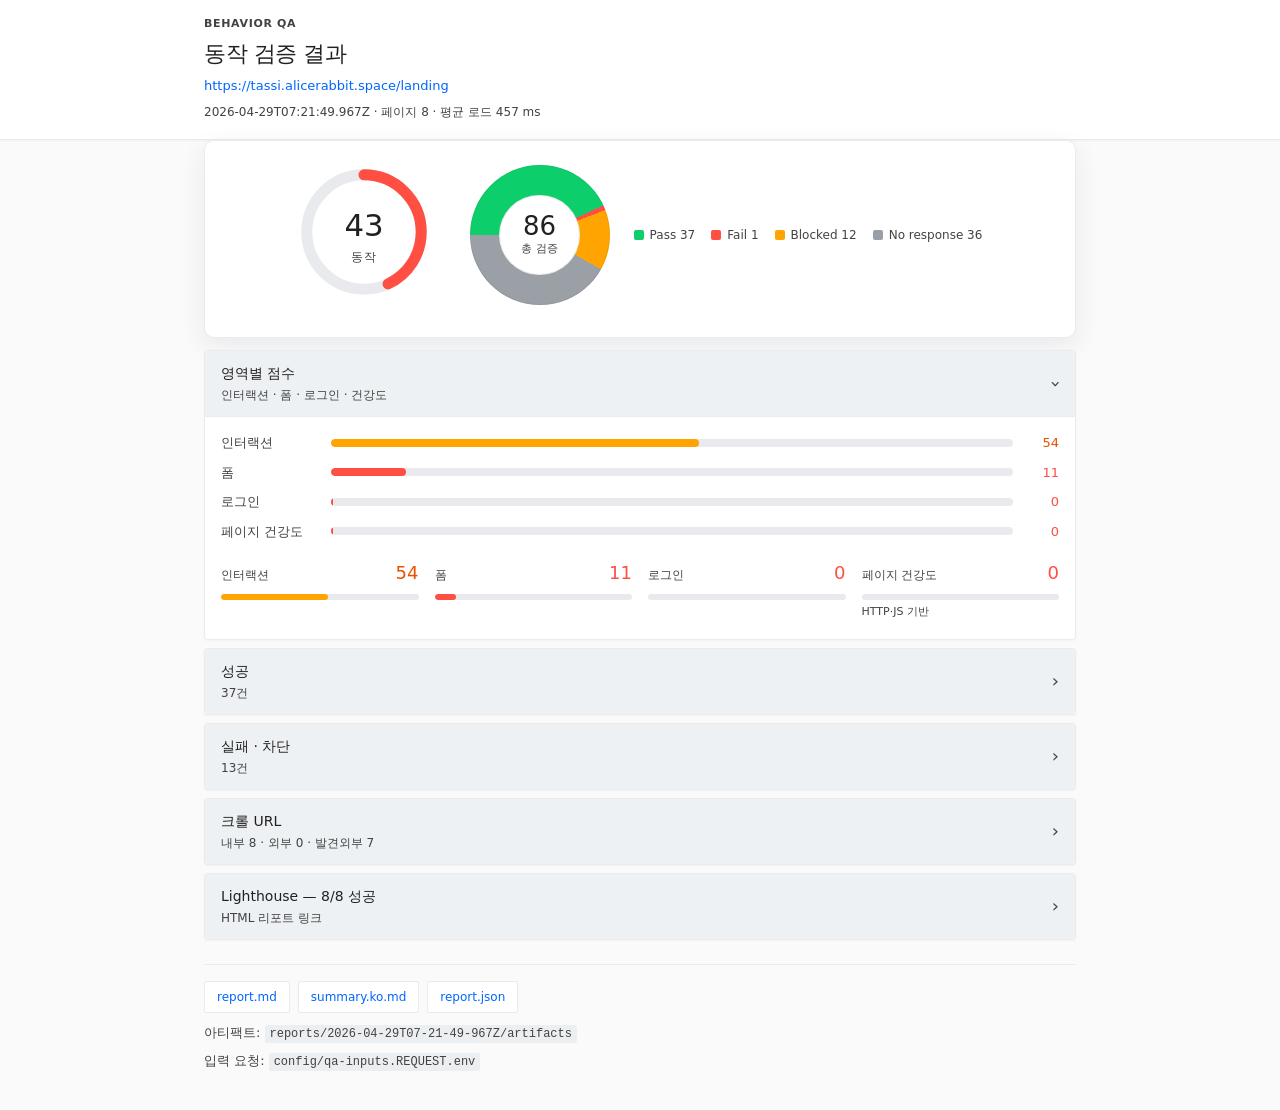
==== commit 53336658: "initial commit" ====
--- a/index.html
+++ b/index.html
@@ -3,7 +3,7 @@
 <head>
   <meta charset="utf-8"/>
   <meta name="viewport" content="width=device-width, initial-scale=1"/>
-  <title>QA — https://tassi.alicerabbit.space/landing</title>
+  <title>T-ASSI 동작 검증 결과</title>
   <style>
     :root {
       --lh-pass: #0cce6b;
@@ -291,12 +291,7 @@
             </div>
           </div>
         </div>
-        <div class="mini-spark">
-          <div class="spark-title">영역별 점수 요약</div>
-          <div class="spark-bars">
-            <div class="spark-col"><div class="spark-bar avg" style="height:28px"></div><span class="spark-lab" title="인터랙션">인터랙션</span></div><div class="spark-col"><div class="spark-bar bad" style="height:10px"></div><span class="spark-lab" title="폼">폼</span></div><div class="spark-col"><div class="spark-bar bad" style="height:10px"></div><span class="spark-lab" title="로그인">로그인</span></div><div class="spark-col"><div class="spark-bar bad" style="height:10px"></div><span class="spark-lab" title="페이지 건강도">페이지 건강도</span></div>
-          </div>
-        </div>
+        
       </div>
     </section>
 
